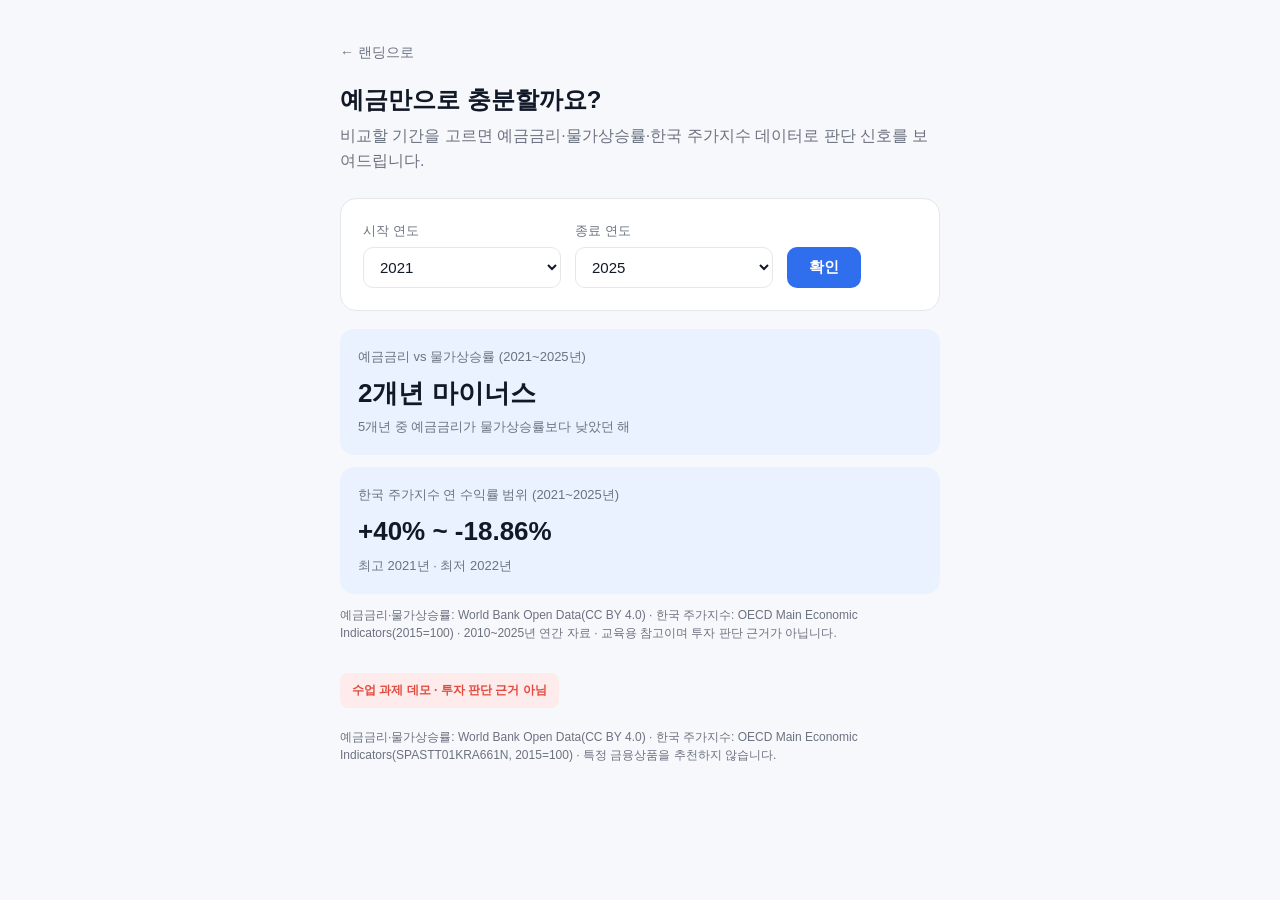
==== app.html @ 14a44b3b "M6-02: F-01 구현(예금/물가/한국 주가지수 비교) - R-01/R-02/R-03 테스트 통과, S&P500을 라이선스 문제로 OECD 한국 주가지수로 교체" ====
<!DOCTYPE html>
<html lang="ko">
<head>
<meta charset="UTF-8">
<meta name="viewport" content="width=device-width, initial-scale=1.0">
<title>예금만으로 충분할까요? — 확인하기</title>
<style>
  :root{
    --bg:#f7f8fb; --card:#ffffff; --ink:#111827; --sub:#6b7280;
    --accent:#2f6fed; --accent-soft:#eaf1ff; --danger:#e2493d; --danger-soft:#fdeceb;
    --ok:#1c9d6b; --ok-soft:#e7f7f0; --info:#9a6b00; --info-soft:#fff6e0; --line:#e5e7eb;
  }
  *{box-sizing:border-box;}
  body{
    margin:0; background:var(--bg); color:var(--ink);
    font-family:-apple-system,BlinkMacSystemFont,"Segoe UI","Apple SD Gothic Neo","Malgun Gothic",sans-serif;
    line-height:1.55;
  }
  .wrap{max-width:640px; margin:0 auto; padding:40px 20px 80px;}
  a.back{color:var(--sub); font-size:14px; text-decoration:none;}
  h1{font-size:24px; margin:16px 0 6px;}
  p.desc{color:var(--sub); margin:0 0 24px;}

  .card{background:var(--card); border:1px solid var(--line); border-radius:16px; padding:22px; margin-bottom:16px;}
  .field-row{display:flex; gap:14px; flex-wrap:wrap; align-items:flex-end;}
  .field{flex:1; min-width:130px;}
  label{display:block; font-size:13px; color:var(--sub); margin-bottom:6px;}
  select{
    width:100%; padding:10px 12px; font-size:15px; border:1px solid var(--line); border-radius:10px;
    background:#fff; color:var(--ink);
  }
  button#calcBtn{
    padding:11px 22px; font-size:15px; font-weight:700; background:var(--accent); color:#fff;
    border:none; border-radius:10px; cursor:pointer;
  }
  button#calcBtn:hover{opacity:.92;}

  .message{margin-top:14px; padding:12px 14px; border-radius:10px; font-size:14px; display:none;}
  .message:not(:empty){display:block;}
  .message.info{background:var(--info-soft); color:var(--info);}
  .message.error{background:var(--danger-soft); color:var(--danger);}

  #result{display:none; margin-top:18px;}
  .result-card{background:var(--accent-soft); border-radius:14px; padding:18px; margin-bottom:12px;}
  .result-title{font-size:13px; color:var(--sub); margin-bottom:6px;}
  .result-big{font-size:26px; font-weight:800; color:var(--ink);}
  .result-sub{font-size:13px; color:var(--sub); margin-top:4px;}
  .src{font-size:12px; color:var(--sub); margin-top:6px;}

  footer{margin-top:30px; font-size:12px; color:var(--sub);}
  footer .notice{background:var(--danger-soft); color:var(--danger); border-radius:8px; padding:8px 12px; display:inline-block; font-weight:600; margin-bottom:8px;}
</style>
</head>
<body>
<div class="wrap">
  <a href="./index.html" class="back">← 랜딩으로</a>
  <h1>예금만으로 충분할까요?</h1>
  <p class="desc">비교할 기간을 고르면 예금금리·물가상승률·한국 주가지수 데이터로 판단 신호를 보여드립니다.</p>

  <div class="card">
    <div class="field-row">
      <div class="field">
        <label for="startYear">시작 연도</label>
        <select id="startYear">
          <option value="">선택 안 함</option>
          <option value="2010">2010</option>
          <option value="2011">2011</option>
          <option value="2012">2012</option>
          <option value="2013">2013</option>
          <option value="2014">2014</option>
          <option value="2015">2015</option>
          <option value="2016">2016</option>
          <option value="2017">2017</option>
          <option value="2018">2018</option>
          <option value="2019">2019</option>
          <option value="2020">2020</option>
          <option value="2021" selected>2021</option>
          <option value="2022">2022</option>
          <option value="2023">2023</option>
          <option value="2024">2024</option>
          <option value="2025">2025</option>
        </select>
      </div>
      <div class="field">
        <label for="endYear">종료 연도</label>
        <select id="endYear">
          <option value="">선택 안 함</option>
          <option value="2010">2010</option>
          <option value="2011">2011</option>
          <option value="2012">2012</option>
          <option value="2013">2013</option>
          <option value="2014">2014</option>
          <option value="2015">2015</option>
          <option value="2016">2016</option>
          <option value="2017">2017</option>
          <option value="2018">2018</option>
          <option value="2019">2019</option>
          <option value="2020">2020</option>
          <option value="2021">2021</option>
          <option value="2022">2022</option>
          <option value="2023">2023</option>
          <option value="2024">2024</option>
          <option value="2025" selected>2025</option>
        </select>
      </div>
      <div class="field" style="flex:0 0 auto;">
        <button id="calcBtn">확인</button>
      </div>
    </div>
    <div id="message" class="message"></div>
  </div>

  <div id="result"></div>

  <footer>
    <div class="notice">수업 과제 데모 · 투자 판단 근거 아님</div>
    <p>예금금리·물가상승률: World Bank Open Data(CC BY 4.0) · 한국 주가지수: OECD Main Economic Indicators(SPASTT01KRA661N, 2015=100) · 특정 금융상품을 추천하지 않습니다.</p>
  </footer>
</div>

<script src="./data.js"></script>
<script src="./app.js"></script>
</body>
</html>
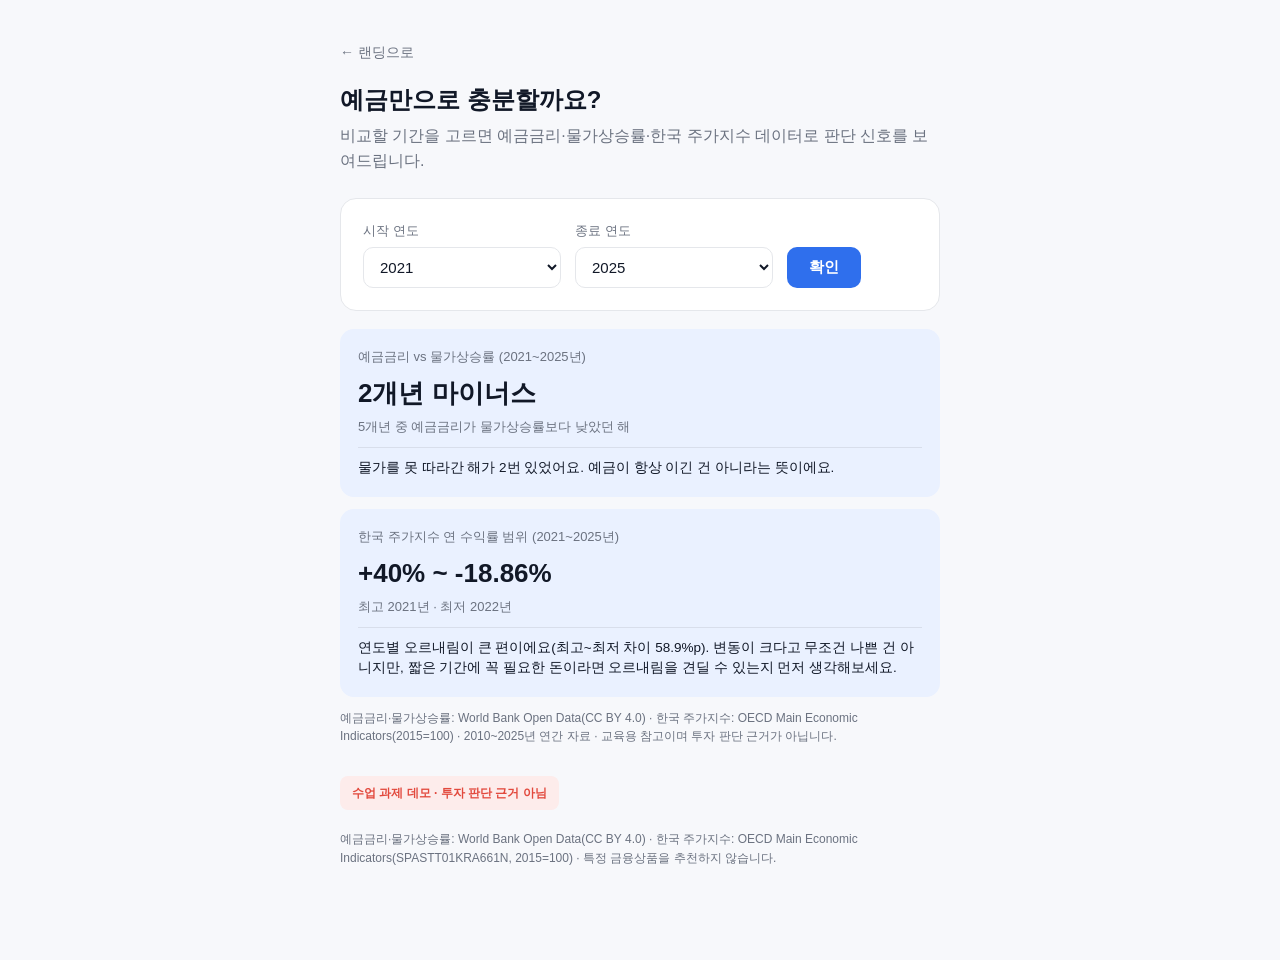
==== commit 98e5d0fb: "F-02: 결과 해석 문장 추가로 계산 결과를 더 직관적으로" ====
--- a/app.html
+++ b/app.html
@@ -45,6 +45,7 @@
   .result-title{font-size:13px; color:var(--sub); margin-bottom:6px;}
   .result-big{font-size:26px; font-weight:800; color:var(--ink);}
   .result-sub{font-size:13px; color:var(--sub); margin-top:4px;}
+  .result-interpret{font-size:13.5px; color:var(--ink); margin-top:10px; padding-top:10px; border-top:1px solid rgba(0,0,0,.08); line-height:1.5;}
   .src{font-size:12px; color:var(--sub); margin-top:6px;}
 
   footer{margin-top:30px; font-size:12px; color:var(--sub);}
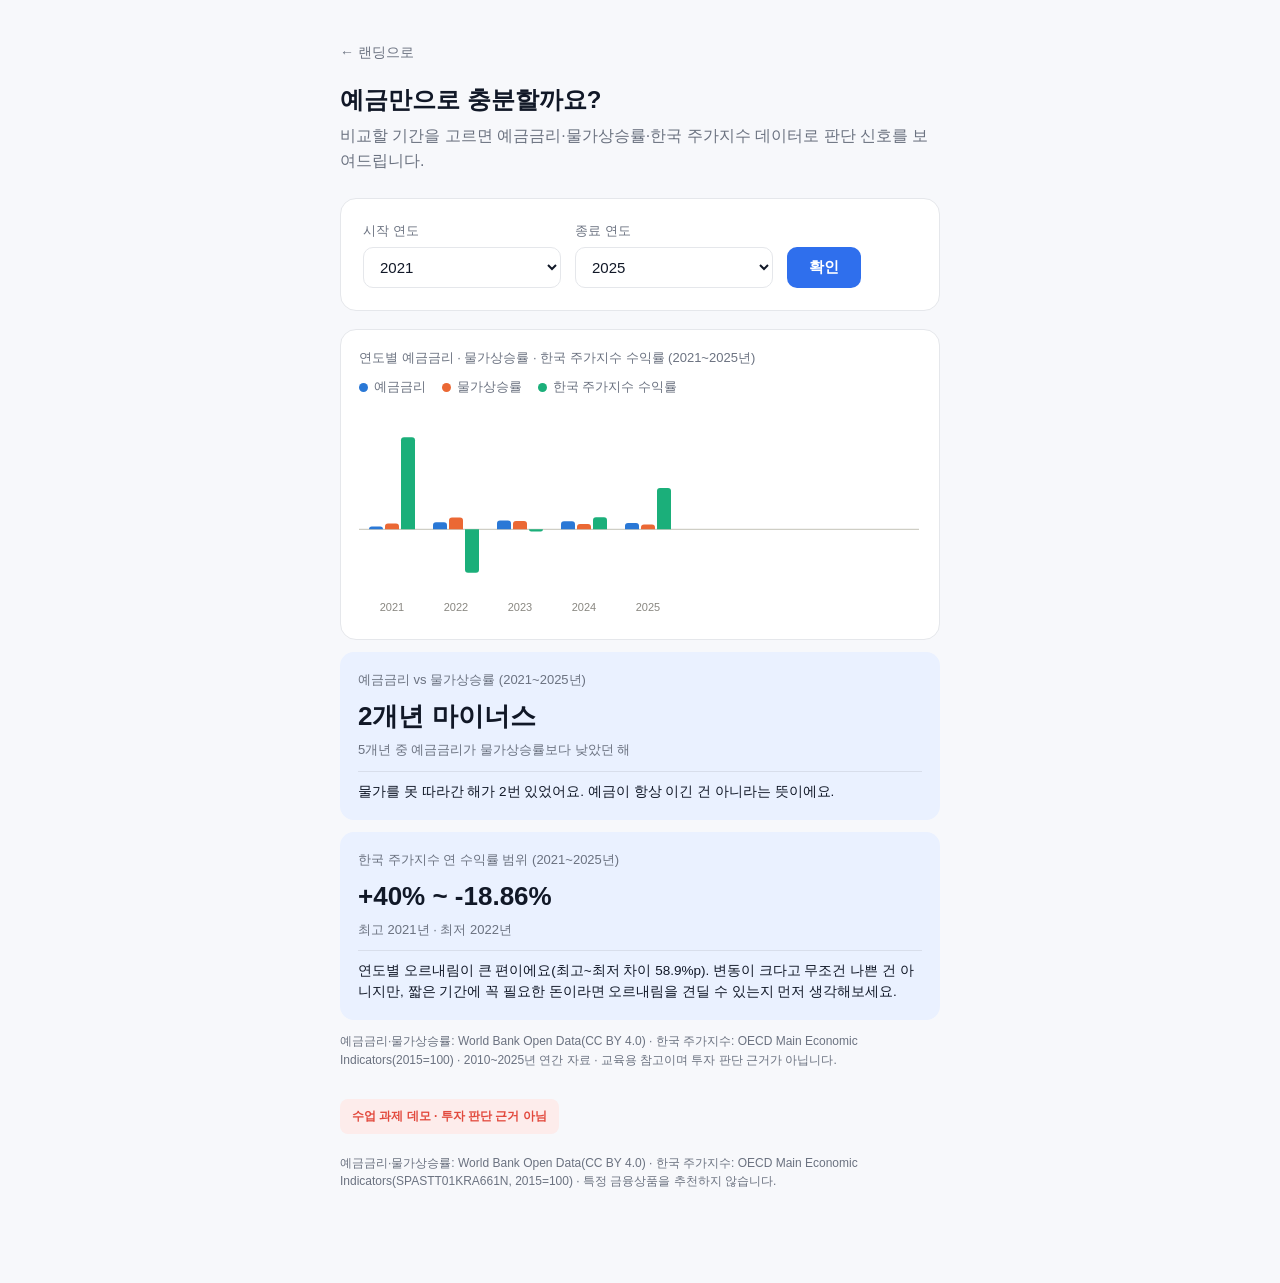
==== commit a520b5a3: "연도별 예금금리/물가상승률/한국 주가지수 수익률 막대그래프 추가 - 색맹 안전 팔레트, 범례, 호버 툴팁" ====
--- a/app.html
+++ b/app.html
@@ -9,6 +9,8 @@
     --bg:#f7f8fb; --card:#ffffff; --ink:#111827; --sub:#6b7280;
     --accent:#2f6fed; --accent-soft:#eaf1ff; --danger:#e2493d; --danger-soft:#fdeceb;
     --ok:#1c9d6b; --ok-soft:#e7f7f0; --info:#9a6b00; --info-soft:#fff6e0; --line:#e5e7eb;
+    --series-1:#2a78d6; --series-2:#eb6834; --series-3:#1baf7a;
+    --muted:#898781; --baseline:#c3c2b7; --gridline:#e1e0d9;
   }
   *{box-sizing:border-box;}
   body{
@@ -41,6 +43,12 @@
   .message.error{background:var(--danger-soft); color:var(--danger);}
 
   #result{display:none; margin-top:18px;}
+  .chart-card{background:var(--card); border:1px solid var(--line); border-radius:16px; padding:18px 18px 10px; margin-bottom:12px;}
+  .chart-title{font-size:13px; color:var(--sub); margin-bottom:10px;}
+  .legend{display:flex; gap:16px; flex-wrap:wrap; margin-bottom:6px; font-size:12.5px; color:var(--sub);}
+  .legend span{display:inline-flex; align-items:center; gap:6px;}
+  .legend i{width:9px; height:9px; border-radius:50%; display:inline-block;}
+  .chart-scroll{overflow-x:auto;}
   .result-card{background:var(--accent-soft); border-radius:14px; padding:18px; margin-bottom:12px;}
   .result-title{font-size:13px; color:var(--sub); margin-bottom:6px;}
   .result-big{font-size:26px; font-weight:800; color:var(--ink);}
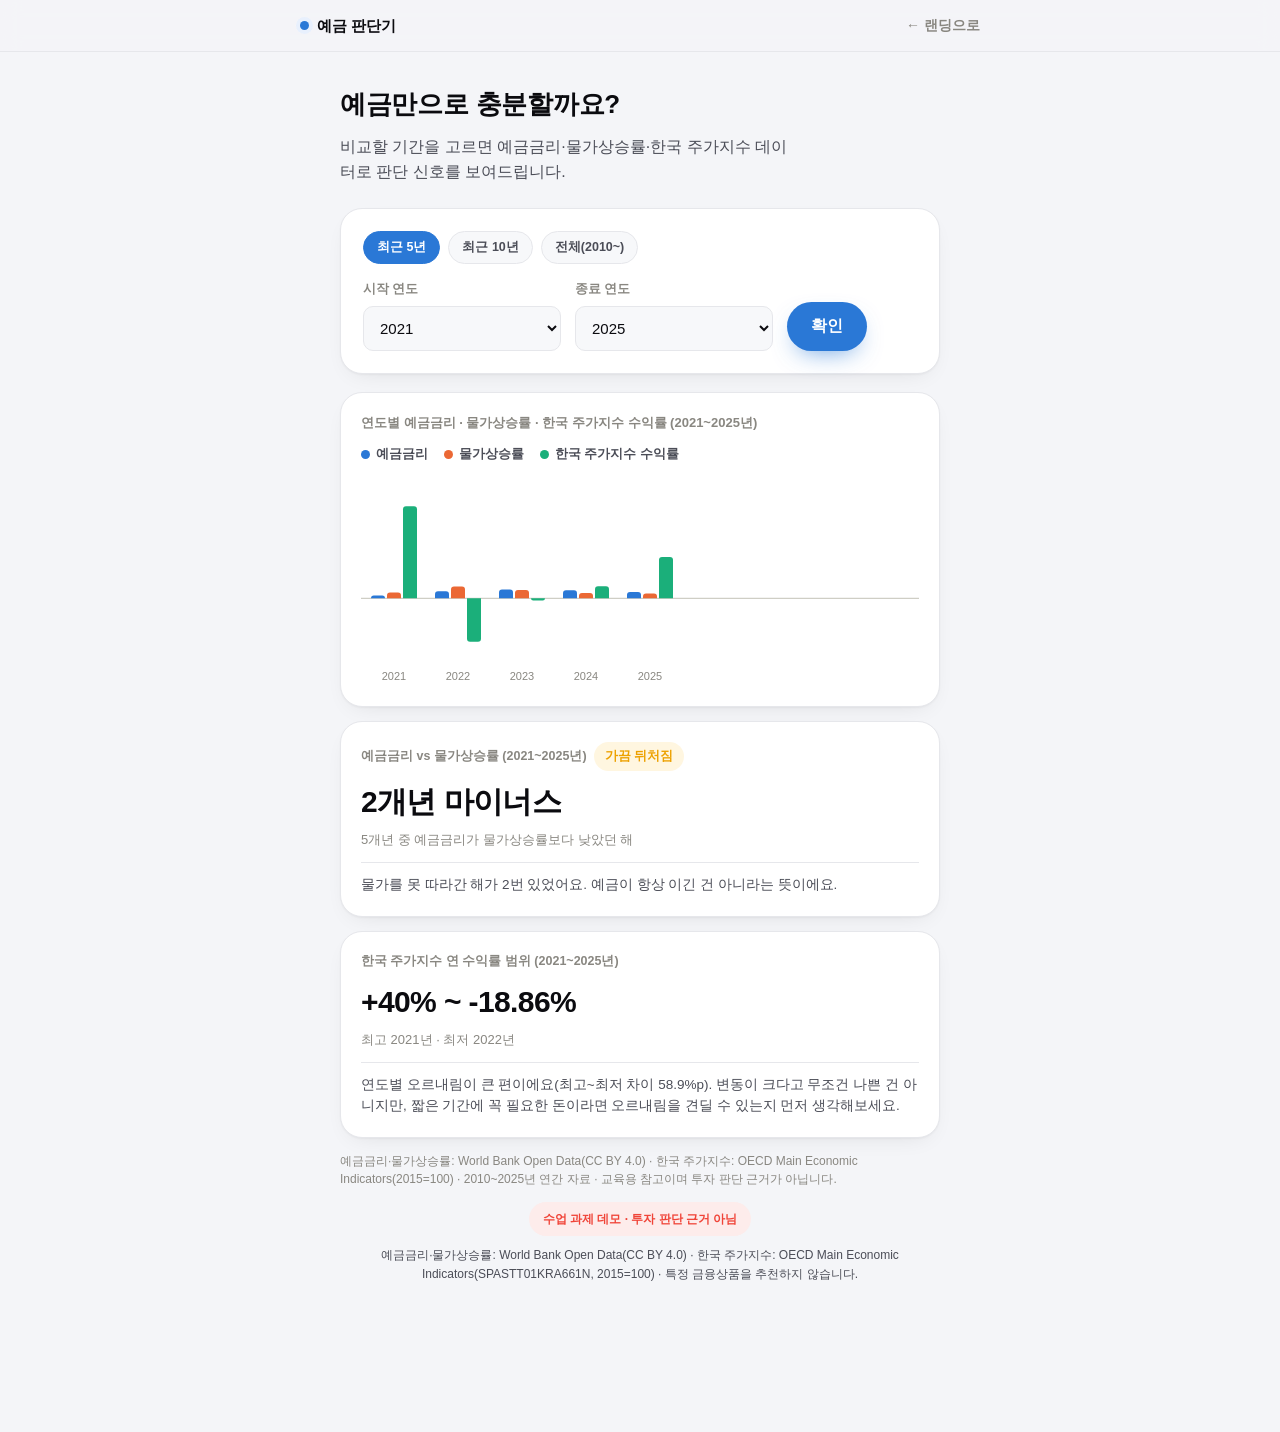
==== commit 9f23a2eb: "UI 리프레시: 다크모드·카운트업·상태배지·기간 프리셋 칩, 디자인 토큰(style.css) 분리" ====
--- a/app.html
+++ b/app.html
@@ -4,69 +4,63 @@
 <meta charset="UTF-8">
 <meta name="viewport" content="width=device-width, initial-scale=1.0">
 <title>예금만으로 충분할까요? — 확인하기</title>
+<link rel="stylesheet" href="./style.css?v=4">
 <style>
-  :root{
-    --bg:#f7f8fb; --card:#ffffff; --ink:#111827; --sub:#6b7280;
-    --accent:#2f6fed; --accent-soft:#eaf1ff; --danger:#e2493d; --danger-soft:#fdeceb;
-    --ok:#1c9d6b; --ok-soft:#e7f7f0; --info:#9a6b00; --info-soft:#fff6e0; --line:#e5e7eb;
-    --series-1:#2a78d6; --series-2:#eb6834; --series-3:#1baf7a;
-    --muted:#898781; --baseline:#c3c2b7; --gridline:#e1e0d9;
-  }
-  *{box-sizing:border-box;}
-  body{
-    margin:0; background:var(--bg); color:var(--ink);
-    font-family:-apple-system,BlinkMacSystemFont,"Segoe UI","Apple SD Gothic Neo","Malgun Gothic",sans-serif;
-    line-height:1.55;
-  }
-  .wrap{max-width:640px; margin:0 auto; padding:40px 20px 80px;}
-  a.back{color:var(--sub); font-size:14px; text-decoration:none;}
-  h1{font-size:24px; margin:16px 0 6px;}
-  p.desc{color:var(--sub); margin:0 0 24px;}
-
-  .card{background:var(--card); border:1px solid var(--line); border-radius:16px; padding:22px; margin-bottom:16px;}
+  .app-wrap{max-width:640px; margin:0 auto; padding:36px 20px 80px;}
   .field-row{display:flex; gap:14px; flex-wrap:wrap; align-items:flex-end;}
   .field{flex:1; min-width:130px;}
-  label{display:block; font-size:13px; color:var(--sub); margin-bottom:6px;}
+  label{display:block; font-size:12.5px; color:var(--muted); margin-bottom:6px; font-weight:600;}
   select{
-    width:100%; padding:10px 12px; font-size:15px; border:1px solid var(--line); border-radius:10px;
-    background:#fff; color:var(--ink);
+    width:100%; padding:12px 12px; font-size:15px; border:1px solid var(--line); border-radius:var(--radius-sm);
+    background:var(--surface-2); color:var(--ink); font-family:inherit;
   }
-  button#calcBtn{
-    padding:11px 22px; font-size:15px; font-weight:700; background:var(--accent); color:#fff;
-    border:none; border-radius:10px; cursor:pointer;
+  .chips{display:flex; gap:8px; flex-wrap:wrap; margin-bottom:16px;}
+  .chip{
+    border:1px solid var(--line); background:var(--surface-2); color:var(--ink-2); font-family:inherit;
+    font-size:12.5px; font-weight:700; padding:7px 13px; border-radius:var(--radius-pill); cursor:pointer;
+    transition:background .15s, color .15s, border-color .15s;
   }
-  button#calcBtn:hover{opacity:.92;}
+  .chip:hover{border-color:var(--brand);}
+  .chip.active{background:var(--brand); color:var(--brand-ink); border-color:var(--brand);}
 
-  .message{margin-top:14px; padding:12px 14px; border-radius:10px; font-size:14px; display:none;}
+  .message{margin-top:14px; padding:12px 14px; border-radius:var(--radius-sm); font-size:14px; display:none; font-weight:600;}
   .message:not(:empty){display:block;}
-  .message.info{background:var(--info-soft); color:var(--info);}
-  .message.error{background:var(--danger-soft); color:var(--danger);}
+  .message.info{background:var(--warn-soft); color:var(--warn);}
+  .message.error{background:var(--bad-soft); color:var(--bad);}
 
   #result{display:none; margin-top:18px;}
-  .chart-card{background:var(--card); border:1px solid var(--line); border-radius:16px; padding:18px 18px 10px; margin-bottom:12px;}
-  .chart-title{font-size:13px; color:var(--sub); margin-bottom:10px;}
-  .legend{display:flex; gap:16px; flex-wrap:wrap; margin-bottom:6px; font-size:12.5px; color:var(--sub);}
+  .chart-card{background:var(--surface); border:1px solid var(--line); border-radius:var(--radius-lg); padding:20px 20px 8px; margin-bottom:14px; box-shadow:var(--shadow-card);}
+  .chart-title{font-size:13px; color:var(--muted); margin-bottom:12px; font-weight:700;}
+  .legend{display:flex; gap:16px; flex-wrap:wrap; margin-bottom:8px; font-size:12.5px; color:var(--ink-2); font-weight:600;}
   .legend span{display:inline-flex; align-items:center; gap:6px;}
   .legend i{width:9px; height:9px; border-radius:50%; display:inline-block;}
   .chart-scroll{overflow-x:auto;}
-  .result-card{background:var(--accent-soft); border-radius:14px; padding:18px; margin-bottom:12px;}
-  .result-title{font-size:13px; color:var(--sub); margin-bottom:6px;}
-  .result-big{font-size:26px; font-weight:800; color:var(--ink);}
-  .result-sub{font-size:13px; color:var(--sub); margin-top:4px;}
-  .result-interpret{font-size:13.5px; color:var(--ink); margin-top:10px; padding-top:10px; border-top:1px solid rgba(0,0,0,.08); line-height:1.5;}
-  .src{font-size:12px; color:var(--sub); margin-top:6px;}
-
-  footer{margin-top:30px; font-size:12px; color:var(--sub);}
-  footer .notice{background:var(--danger-soft); color:var(--danger); border-radius:8px; padding:8px 12px; display:inline-block; font-weight:600; margin-bottom:8px;}
+  .result-card{background:var(--surface); border:1px solid var(--line); border-radius:var(--radius-lg); padding:20px; margin-bottom:14px; box-shadow:var(--shadow-card);}
+  .result-title{font-size:12.5px; color:var(--muted); margin-bottom:8px; font-weight:700;}
+  .result-big{font-size:30px; font-weight:800; color:var(--ink); letter-spacing:-.02em; font-variant-numeric:tabular-nums;}
+  .result-sub{font-size:13px; color:var(--muted); margin-top:4px;}
+  .result-interpret{font-size:13.5px; color:var(--ink-2); margin-top:12px; padding-top:12px; border-top:1px solid var(--line); line-height:1.55;}
 </style>
 </head>
 <body>
-<div class="wrap">
-  <a href="./index.html" class="back">← 랜딩으로</a>
-  <h1>예금만으로 충분할까요?</h1>
-  <p class="desc">비교할 기간을 고르면 예금금리·물가상승률·한국 주가지수 데이터로 판단 신호를 보여드립니다.</p>
+
+<div class="topbar">
+  <div class="topbar-inner">
+    <span class="brand-mark"><span class="brand-dot"></span>예금 판단기</span>
+    <a href="./index.html" class="back-link">← 랜딩으로</a>
+  </div>
+</div>
+
+<div class="app-wrap">
+  <h1 style="font-size:26px;">예금만으로 충분할까요?</h1>
+  <p class="lede" style="margin-bottom:24px;">비교할 기간을 고르면 예금금리·물가상승률·한국 주가지수 데이터로 판단 신호를 보여드립니다.</p>
 
   <div class="card">
+    <div class="chips" id="presetChips">
+      <button type="button" class="chip" data-start="2021" data-end="2025">최근 5년</button>
+      <button type="button" class="chip" data-start="2016" data-end="2025">최근 10년</button>
+      <button type="button" class="chip" data-start="2010" data-end="2025">전체(2010~)</button>
+    </div>
     <div class="field-row">
       <div class="field">
         <label for="startYear">시작 연도</label>
@@ -113,7 +107,7 @@
         </select>
       </div>
       <div class="field" style="flex:0 0 auto;">
-        <button id="calcBtn">확인</button>
+        <button id="calcBtn" class="btn btn-primary">확인</button>
       </div>
     </div>
     <div id="message" class="message"></div>
@@ -121,13 +115,13 @@
 
   <div id="result"></div>
 
-  <footer>
+  <footer style="padding-top:14px;">
     <div class="notice">수업 과제 데모 · 투자 판단 근거 아님</div>
     <p>예금금리·물가상승률: World Bank Open Data(CC BY 4.0) · 한국 주가지수: OECD Main Economic Indicators(SPASTT01KRA661N, 2015=100) · 특정 금융상품을 추천하지 않습니다.</p>
   </footer>
 </div>
 
-<script src="./data.js"></script>
-<script src="./app.js"></script>
+<script src="./data.js?v=4"></script>
+<script src="./app.js?v=4"></script>
 </body>
 </html>
--- a/style.css
+++ b/style.css
@@ -0,0 +1,152 @@
+/* 디자인 토큰 — Robinhood/토스류 핀테크 앱과 게임 스탯카드의 원칙(큰 숫자·타이트한 타이포·다크모드·카운트업)만 참고, 로고·이미지·문구는 복제하지 않음 */
+:root{
+  color-scheme: light;
+  --bg:#f4f5f8; --surface:#ffffff; --surface-2:#f7f8fa;
+  --ink:#0b0b0f; --ink-2:#4b4d57; --muted:#898781;
+  --line:#e6e7eb; --ring:rgba(11,11,15,.08);
+
+  --brand:#2a78d6; --brand-ink:#ffffff; --brand-soft:#e8f0fd;
+  --good:#12b76a; --good-soft:#e6f8ef;
+  --bad:#f04438; --bad-soft:#fdeceb;
+  --warn:#eda100; --warn-soft:#fff6e0;
+
+  --series-1:#2a78d6; --series-2:#eb6834; --series-3:#1baf7a;
+  --baseline:#c3c2b7; --gridline:#e1e0d9;
+
+  --radius-sm:10px; --radius-md:16px; --radius-lg:22px; --radius-pill:999px;
+  --sp-1:4px; --sp-2:8px; --sp-3:12px; --sp-4:16px; --sp-5:20px; --sp-6:24px; --sp-8:32px; --sp-12:48px;
+  --shadow-card:0 1px 2px rgba(16,17,20,.04), 0 8px 24px -12px rgba(16,17,20,.12);
+  --shadow-pop:0 12px 32px -8px rgba(16,17,20,.22);
+}
+@media (prefers-color-scheme: dark){
+  :root:not([data-theme="light"]){
+    color-scheme: dark;
+    --bg:#08090c; --surface:#15161b; --surface-2:#1b1c22;
+    --ink:#f5f5f7; --ink-2:#c6c7cf; --muted:#8f8f98;
+    --line:#25262e; --ring:rgba(255,255,255,.08);
+    --brand:#5b9cf0; --brand-ink:#0b0b0f; --brand-soft:#132238;
+    --good:#3ddc8f; --good-soft:#0f2a20;
+    --bad:#ff6b61; --bad-soft:#341412;
+    --warn:#ffc857; --warn-soft:#332609;
+    --series-1:#3987e5; --series-2:#ff8a5c; --series-3:#3ddc8f;
+    --baseline:#3a3b44; --gridline:#22232a;
+    --shadow-card:0 1px 2px rgba(0,0,0,.4), 0 8px 28px -10px rgba(0,0,0,.6);
+  }
+}
+
+*{box-sizing:border-box;}
+html,body{background:var(--bg);}
+body{
+  margin:0; color:var(--ink);
+  font-family:-apple-system,BlinkMacSystemFont,"Segoe UI","Apple SD Gothic Neo","Malgun Gothic",sans-serif;
+  line-height:1.55; -webkit-font-smoothing:antialiased;
+}
+.tabular{font-variant-numeric:tabular-nums;}
+
+/* 레이아웃 */
+.wrap{max-width:720px; margin:0 auto; padding:0 20px;}
+.topbar{
+  position:sticky; top:0; z-index:10; backdrop-filter:blur(10px);
+  background:color-mix(in srgb, var(--bg) 82%, transparent);
+  border-bottom:1px solid var(--line);
+}
+.topbar-inner{max-width:720px; margin:0 auto; padding:14px 20px; display:flex; align-items:center; justify-content:space-between;}
+.brand-mark{display:flex; align-items:center; gap:8px; font-weight:800; font-size:15px; text-decoration:none; color:var(--ink);}
+.brand-dot{width:9px; height:9px; border-radius:50%; background:var(--brand); box-shadow:0 0 0 4px var(--brand-soft);}
+.back-link{color:var(--muted); font-size:14px; text-decoration:none; font-weight:600;}
+.back-link:hover{color:var(--ink);}
+
+section{padding:52px 0;}
+section + section{border-top:1px solid var(--line);}
+.eyebrow{
+  display:inline-flex; align-items:center; gap:6px; font-size:12.5px; font-weight:700; letter-spacing:.02em;
+  color:var(--brand); background:var(--brand-soft); padding:6px 12px; border-radius:var(--radius-pill); margin-bottom:16px;
+}
+h1{font-size:clamp(28px,5vw,38px); line-height:1.25; margin:0 0 14px; font-weight:800; letter-spacing:-.01em;}
+h2{font-size:21px; margin:0 0 18px; font-weight:800; letter-spacing:-.005em;}
+p{color:var(--ink-2); margin:0 0 8px;}
+.lede{font-size:16px; max-width:52ch;}
+
+/* 버튼 */
+.btn{
+  display:inline-flex; align-items:center; gap:8px; border:none; cursor:pointer;
+  font-family:inherit; font-weight:700; font-size:15.5px; border-radius:var(--radius-pill);
+  padding:14px 24px; transition:transform .15s ease, box-shadow .15s ease, opacity .15s ease;
+  text-decoration:none;
+}
+.btn-primary{background:var(--brand); color:var(--brand-ink); box-shadow:0 10px 24px -10px color-mix(in srgb, var(--brand) 70%, transparent);}
+.btn-primary:hover{transform:translateY(-1px); box-shadow:0 14px 30px -10px color-mix(in srgb, var(--brand) 80%, transparent);}
+.btn-primary:active{transform:translateY(0);}
+.btn[disabled], .btn.disabled{background:var(--surface-2); color:var(--muted); box-shadow:none; cursor:not-allowed;}
+.btn small{display:block; font-weight:500; font-size:11.5px; margin-top:1px; opacity:.85;}
+
+/* 카드 */
+.card{
+  background:var(--surface); border:1px solid var(--line); border-radius:var(--radius-lg);
+  padding:22px; margin-bottom:14px; box-shadow:var(--shadow-card);
+}
+.card-tight{padding:16px 18px;}
+
+/* 히어로 스탯 (큰 숫자 원칙: 가장 중요한 값은 가장 크게, 보조 정보는 작고 조용하게) */
+.stat-row{display:flex; gap:16px; flex-wrap:wrap;}
+.stat{flex:1; min-width:150px;}
+.stat .num{font-size:36px; font-weight:800; letter-spacing:-.02em; font-variant-numeric:tabular-nums;}
+.stat .num.brand{color:var(--brand);}
+.stat .num.bad{color:var(--bad);}
+.stat .lbl{font-size:13px; color:var(--muted); font-weight:600; margin-top:2px;}
+.src{font-size:12px; color:var(--muted); margin-top:12px; line-height:1.5;}
+
+/* 배지 (게임 스탯카드 원칙: 상태를 색+아이콘 캡슐로) */
+.badge{
+  display:inline-flex; align-items:center; gap:6px; font-size:12.5px; font-weight:700;
+  padding:5px 11px; border-radius:var(--radius-pill);
+}
+.badge-good{background:var(--good-soft); color:var(--good);}
+.badge-warn{background:var(--warn-soft); color:var(--warn);}
+.badge-bad{background:var(--bad-soft); color:var(--bad);}
+.badge svg{width:13px; height:13px;}
+
+/* 막대그래프 */
+.bars{margin-top:18px;}
+.bar-row{display:flex; align-items:center; gap:10px; margin-bottom:9px; font-size:13px;}
+.bar-row .yr{width:44px; color:var(--muted); flex-shrink:0; font-weight:600;}
+.bar-track{flex:1; background:var(--surface-2); border-radius:6px; height:16px; position:relative; overflow:hidden;}
+.bar-fill{height:100%; border-radius:6px; transition:width .6s cubic-bezier(.16,1,.3,1);}
+.bar-fill.pos{background:var(--good);}
+.bar-fill.neg{background:var(--bad);}
+.bar-val{width:64px; text-align:right; flex-shrink:0; font-variant-numeric:tabular-nums; font-weight:600;}
+
+/* 페르소나 */
+.persona{display:flex; gap:16px; align-items:flex-start;}
+.avatar{
+  width:52px; height:52px; border-radius:50%; flex-shrink:0;
+  background:linear-gradient(145deg, var(--brand-soft), var(--surface-2));
+  display:flex; align-items:center; justify-content:center; font-size:22px;
+  border:1px solid var(--line);
+}
+.quote{font-style:normal; color:var(--ink); background:var(--surface-2); border-radius:var(--radius-md); padding:14px 16px; margin:14px 0 0; border:1px solid var(--line);}
+
+/* 흐름 */
+.flow{display:flex; align-items:stretch; gap:8px; flex-wrap:wrap; margin:18px 0;}
+.flow .step{
+  background:var(--surface); border:1px solid var(--line); border-radius:var(--radius-md);
+  padding:13px 15px; font-size:13px; flex:1; min-width:150px; box-shadow:var(--shadow-card);
+}
+.flow .step b{display:block; font-size:13.5px; margin-bottom:4px; color:var(--brand);}
+.flow .arrow{color:var(--muted); font-size:18px; align-self:center;}
+
+.placeholder{border:1px dashed var(--line); border-radius:var(--radius-md); padding:18px; color:var(--muted); font-size:14px; text-align:center;}
+.next-list{padding-left:18px; color:var(--ink-2); font-size:14.5px;}
+.next-list li{margin-bottom:6px;}
+
+footer{padding:30px 0 60px; font-size:12px; color:var(--muted); text-align:center;}
+footer .notice{background:var(--bad-soft); color:var(--bad); border-radius:var(--radius-pill); padding:8px 14px; display:inline-block; margin-bottom:10px; font-weight:700;}
+
+/* 진입 애니메이션 */
+.reveal{opacity:0; transform:translateY(10px); animation:reveal .5s cubic-bezier(.16,1,.3,1) forwards;}
+@keyframes reveal{to{opacity:1; transform:translateY(0);}}
+
+@media (max-width:480px){
+  section{padding:38px 0;}
+  .stat .num{font-size:30px;}
+}
